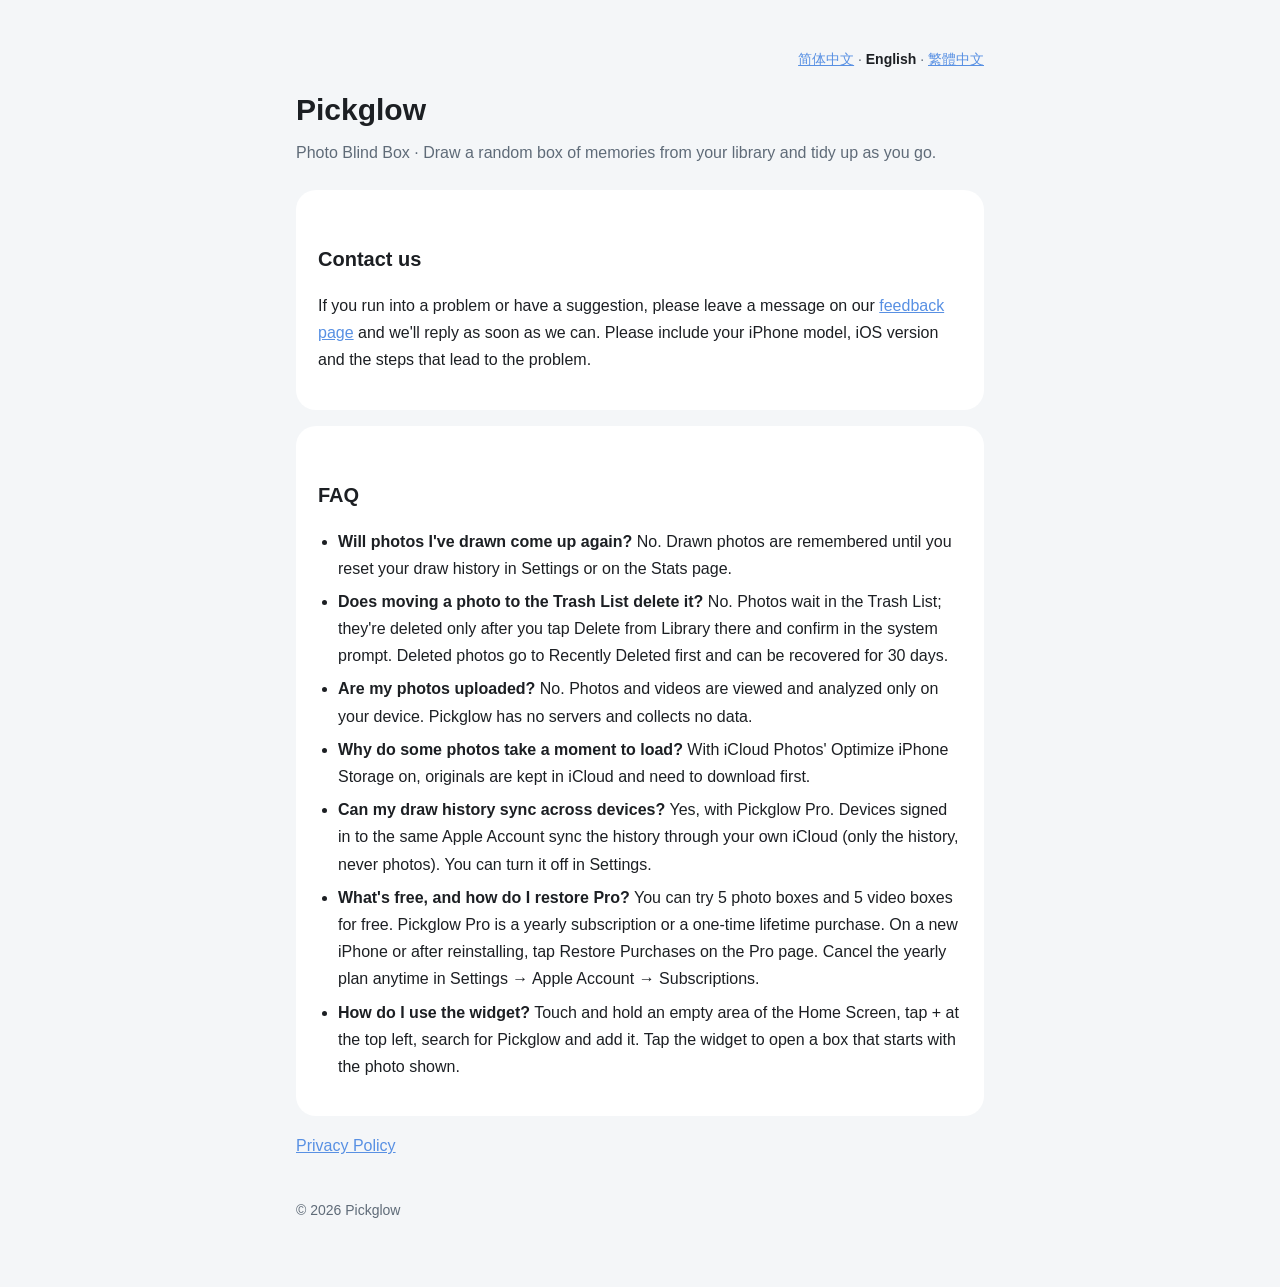
==== index-en.html @ 8219d4d0 "Privacy policy and support in English and Traditional Chinese; Pro purchases and sync" ====
<!doctype html>
<html lang="en"><head><meta charset="utf-8"><meta name="viewport" content="width=device-width, initial-scale=1">
<title>Pickglow · Support</title><link rel="stylesheet" href="style.css"></head>
<body><main>
<nav class="lang"><a href="index.html">简体中文</a> · <a href="index-en.html" aria-current="page">English</a> · <a href="index-zh-Hant.html">繁體中文</a></nav>
<h1>Pickglow</h1>
<p class="sub">Photo Blind Box · Draw a random box of memories from your library and tidy up as you go.</p>
<div class="card"><h2>Contact us</h2>
<p>If you run into a problem or have a suggestion, please leave a message on our <a href="https://github.com/Yshfan/shiguang/issues">feedback page</a> and we'll reply as soon as we can. Please include your iPhone model, iOS version and the steps that lead to the problem.</p></div>
<div class="card"><h2>FAQ</h2><ul>
<li><b>Will photos I've drawn come up again?</b> No. Drawn photos are remembered until you reset your draw history in Settings or on the Stats page.</li>
<li><b>Does moving a photo to the Trash List delete it?</b> No. Photos wait in the Trash List; they're deleted only after you tap Delete from Library there and confirm in the system prompt. Deleted photos go to Recently Deleted first and can be recovered for 30 days.</li>
<li><b>Are my photos uploaded?</b> No. Photos and videos are viewed and analyzed only on your device. Pickglow has no servers and collects no data.</li>
<li><b>Why do some photos take a moment to load?</b> With iCloud Photos' Optimize iPhone Storage on, originals are kept in iCloud and need to download first.</li>
<li><b>Can my draw history sync across devices?</b> Yes, with Pickglow Pro. Devices signed in to the same Apple Account sync the history through your own iCloud (only the history, never photos). You can turn it off in Settings.</li>
<li><b>What's free, and how do I restore Pro?</b> You can try 5 photo boxes and 5 video boxes for free. Pickglow Pro is a yearly subscription or a one-time lifetime purchase. On a new iPhone or after reinstalling, tap Restore Purchases on the Pro page. Cancel the yearly plan anytime in Settings → Apple Account → Subscriptions.</li>
<li><b>How do I use the widget?</b> Touch and hold an empty area of the Home Screen, tap + at the top left, search for Pickglow and add it. Tap the widget to open a box that starts with the photo shown.</li></ul></div>
<p><a href="privacy-en.html">Privacy Policy</a></p>
<footer>© 2026 Pickglow</footer>
</main></body></html>
---- style.css ----
:root { --bg:#f4f6f8; --card:#fff; --text:#1c1f23; --muted:#5f6b78; --accent:#5890e3; }
@media (prefers-color-scheme: dark) { :root { --bg:#11161d; --card:#1b222b; --text:#eef2f6; --muted:#9aa7b4; } }
* { box-sizing:border-box; }
body { margin:0; background:var(--bg); color:var(--text); font:16px/1.7 -apple-system, "PingFang SC", "Helvetica Neue", sans-serif; }
main { max-width:720px; margin:0 auto; padding:48px 16px 64px; }
h1 { font-size:30px; margin:0 0 4px; } h2 { font-size:20px; margin:32px 0 8px; }
.sub { color:var(--muted); margin:0 0 24px; }
.card { background:var(--card); border-radius:20px; padding:20px 22px; margin:16px 0; }
a { color:var(--accent); } ul { padding-left:20px; } li { margin:6px 0; }
footer { color:var(--muted); font-size:14px; margin-top:40px; }
.lang { text-align:right; font-size:14px; color:var(--muted); margin-bottom:12px; }
.lang a[aria-current] { color:var(--text); font-weight:600; text-decoration:none; }
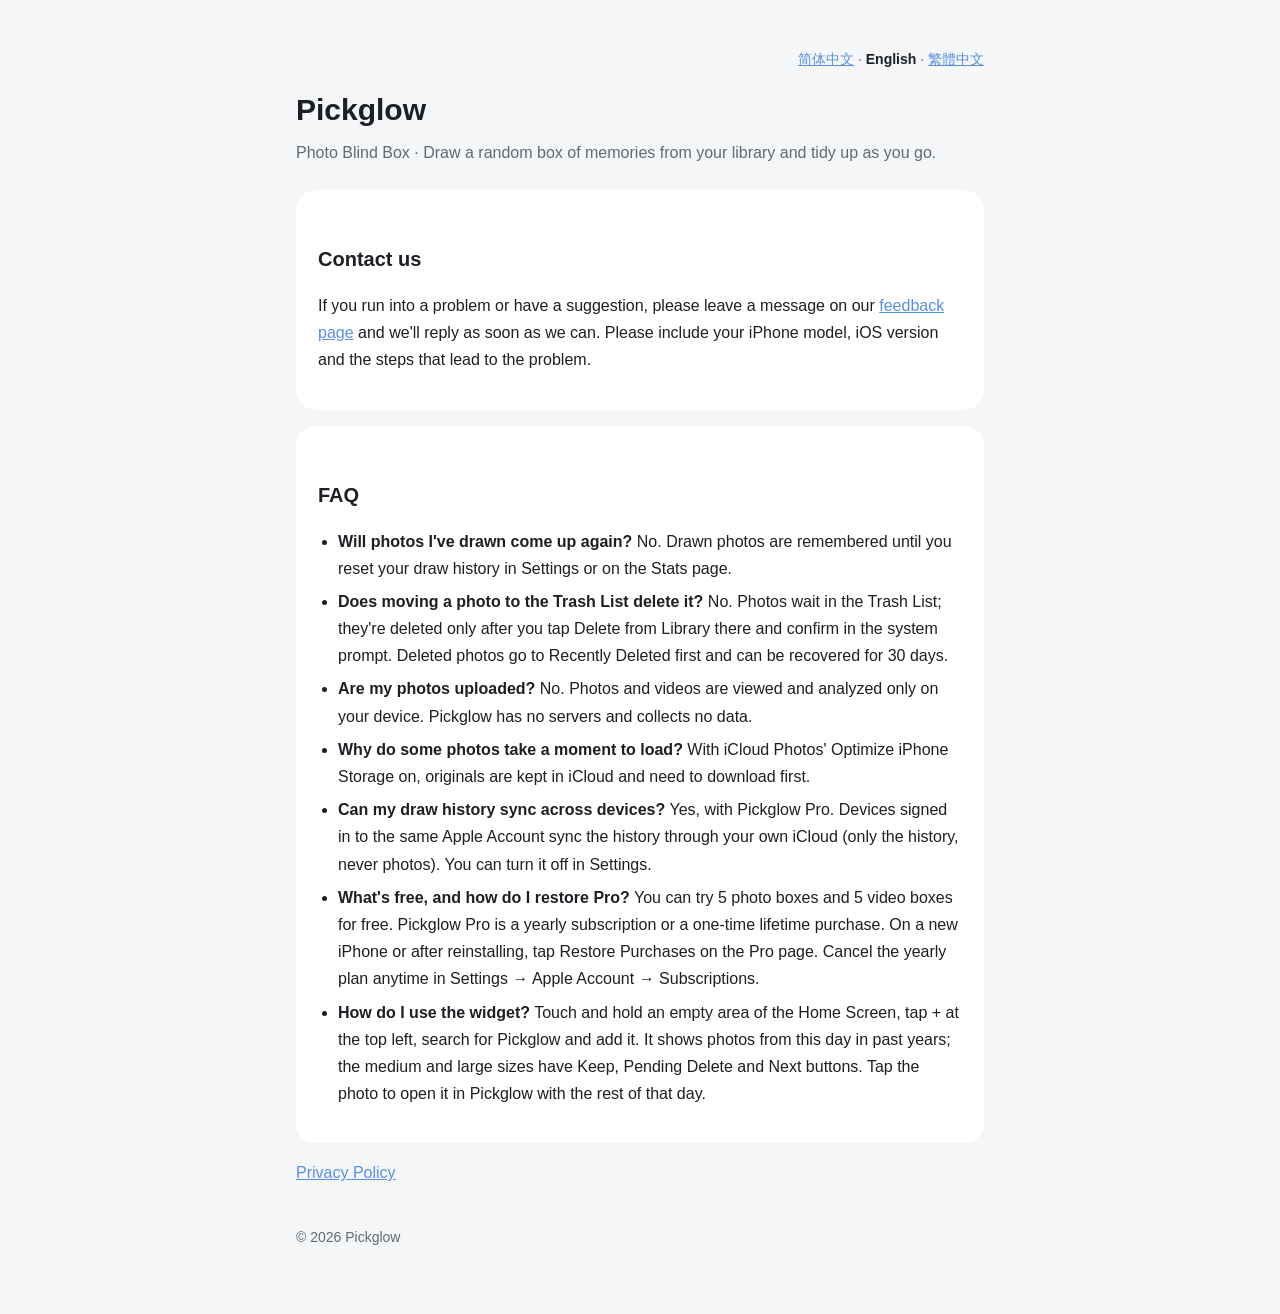
==== commit 7fc03d1c: "Widget FAQ: describe the 那年今天 widget Co-Authored-By: Claude Opus 5.5 <noreply@anthropic.com>" ====
--- a/index-en.html
+++ b/index-en.html
@@ -14,7 +14,7 @@
 <li><b>Why do some photos take a moment to load?</b> With iCloud Photos' Optimize iPhone Storage on, originals are kept in iCloud and need to download first.</li>
 <li><b>Can my draw history sync across devices?</b> Yes, with Pickglow Pro. Devices signed in to the same Apple Account sync the history through your own iCloud (only the history, never photos). You can turn it off in Settings.</li>
 <li><b>What's free, and how do I restore Pro?</b> You can try 5 photo boxes and 5 video boxes for free. Pickglow Pro is a yearly subscription or a one-time lifetime purchase. On a new iPhone or after reinstalling, tap Restore Purchases on the Pro page. Cancel the yearly plan anytime in Settings → Apple Account → Subscriptions.</li>
-<li><b>How do I use the widget?</b> Touch and hold an empty area of the Home Screen, tap + at the top left, search for Pickglow and add it. Tap the widget to open a box that starts with the photo shown.</li></ul></div>
+<li><b>How do I use the widget?</b> Touch and hold an empty area of the Home Screen, tap + at the top left, search for Pickglow and add it. It shows photos from this day in past years; the medium and large sizes have Keep, Pending Delete and Next buttons. Tap the photo to open it in Pickglow with the rest of that day.</li></ul></div>
 <p><a href="privacy-en.html">Privacy Policy</a></p>
 <footer>© 2026 Pickglow</footer>
 </main></body></html>
